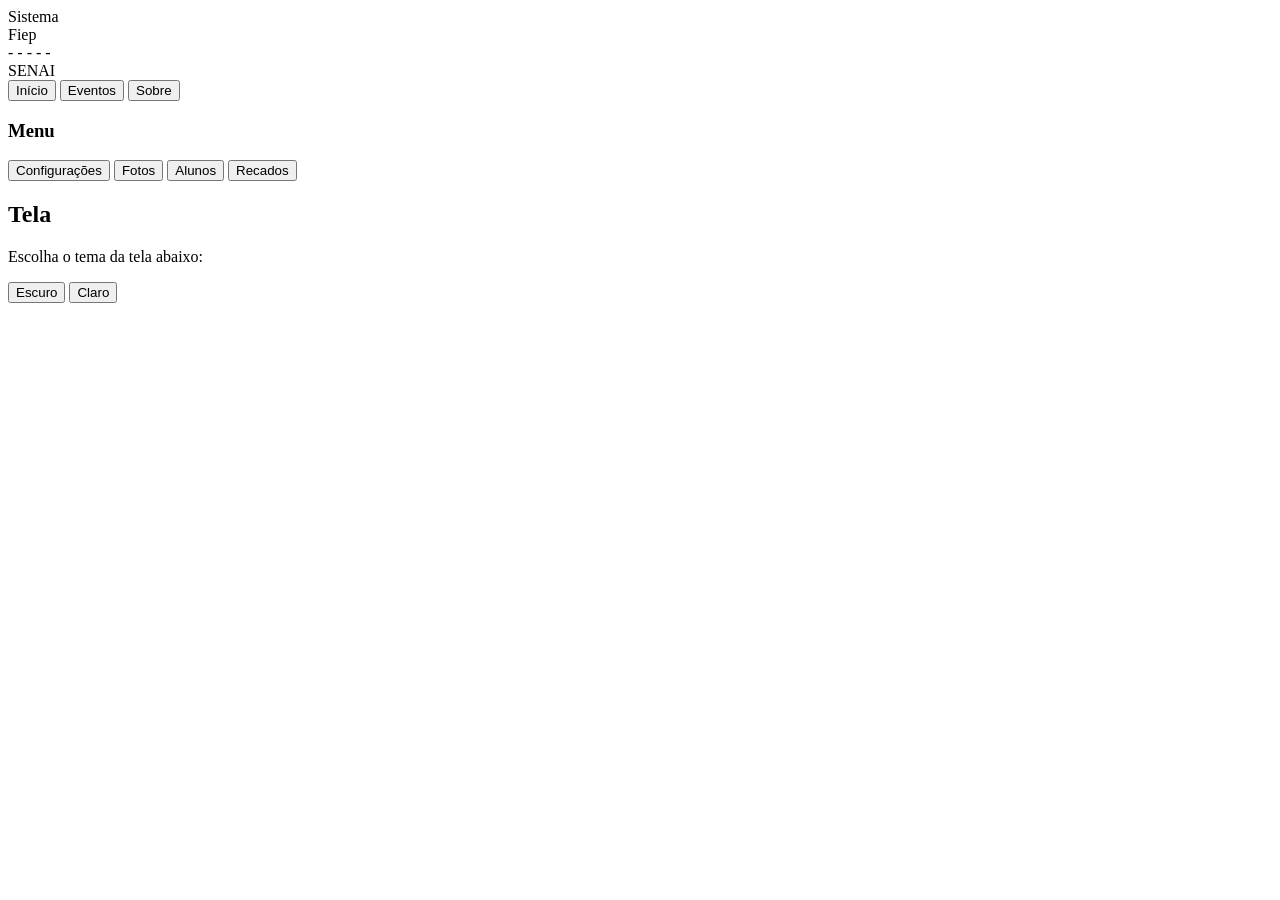
==== configuracoes.html @ a62181f9 "1" ====
<!DOCTYPE html>
<html lang="pt-br">
<head>
    <meta charset="UTF-8">
    <meta name="viewport" content="width=device-width, initial-scale=1.0">
    <title>Configurações - SENAI</title>
    <link rel="stylesheet" href="style.css">
    <script src="script.js" defer></script>
</head>
<body>
    <header class="page-header">
        <div class="header-brand">
            <span class="header-title">Sistema<br><span class="header-subtitle">Fiep</span></span>
            <div class="header-lines">
                <span>-</span>
                <span>-</span>
                <span>-</span>
                <span>-</span>
                <span>-</span>
            </div>
            <span class="header-senai">SENAI</span>
        </div>
        <nav class="top-nav">
            <button type="button" onclick="window.location.href='inicio.html'">Início</button>
            <button type="button" onclick="window.location.href='eventos.html'">Eventos</button>
            <button type="button" onclick="window.location.href='sobre.html'">Sobre</button>
        </nav>
    </header>
    <main class="content">
        <aside class="side-menu">
            <div class="menu-card">
                <h3>Menu</h3>
                <button type="button" onclick="window.location.href='configuracoes.html'">Configurações</button>
                <button type="button">Fotos</button>
                <button type="button">Alunos</button>
                <button type="button">Recados</button>
            </div>
        </aside>
        <section class="main-content">
            <h2>Tela</h2>
            <p>Escolha o tema da tela abaixo:</p>
            <div class="theme-buttons">
                <button id="theme-dark" type="button">Escuro</button>
                <button id="theme-light" type="button">Claro</button>
            </div>
        </section>
    </main>
</body>
</html>
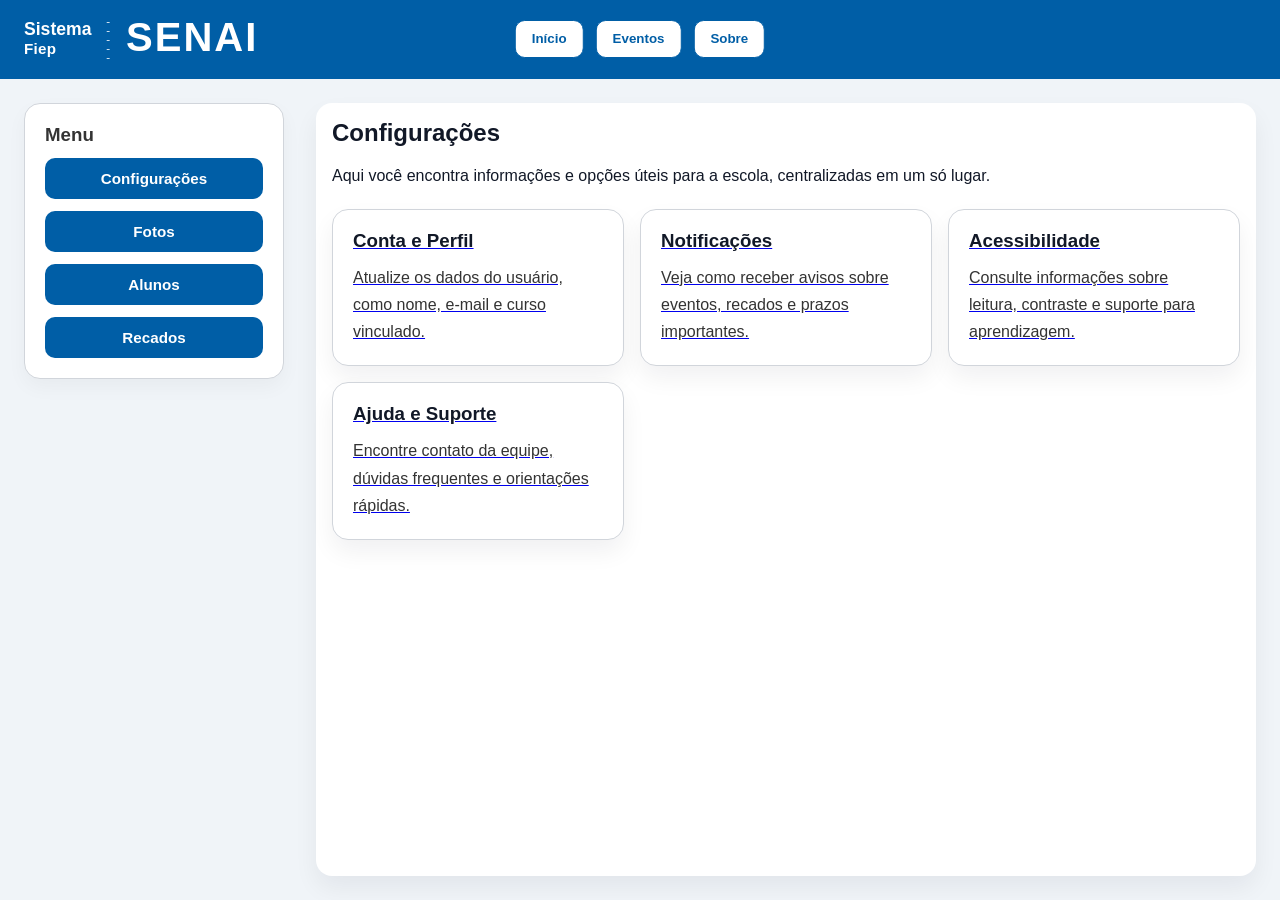
==== commit 720fb57c: "Add files via upload" ====
--- a/configuracoes.html
+++ b/configuracoes.html
@@ -5,7 +5,6 @@
     <meta name="viewport" content="width=device-width, initial-scale=1.0">
     <title>Configurações - SENAI</title>
     <link rel="stylesheet" href="style.css">
-    <script src="script.js" defer></script>
 </head>
 <body>
     <header class="page-header">
@@ -21,27 +20,41 @@
             <span class="header-senai">SENAI</span>
         </div>
         <nav class="top-nav">
-            <button type="button" onclick="window.location.href='inicio.html'">Início</button>
-            <button type="button" onclick="window.location.href='eventos.html'">Eventos</button>
-            <button type="button" onclick="window.location.href='sobre.html'">Sobre</button>
+            <a href="inicio.html"><button type="button">Início</button></a>
+            <a href="eventos.html"><button type="button">Eventos</button></a>
+            <a href="sobre.html"><button type="button">Sobre</button></a>
         </nav>
     </header>
     <main class="content">
         <aside class="side-menu">
             <div class="menu-card">
                 <h3>Menu</h3>
-                <button type="button" onclick="window.location.href='configuracoes.html'">Configurações</button>
-                <button type="button">Fotos</button>
-                <button type="button">Alunos</button>
-                <button type="button">Recados</button>
+                <a href="configuracoes.html"><button type="button">Configurações</button></a>
+                <a href="fotos.html"><button type="button">Fotos</button></a>
+                <a href="alunos.html"><button type="button">Alunos</button></a>
+                <a href="recados.html"><button type="button">Recados</button></a>
             </div>
         </aside>
         <section class="main-content">
-            <h2>Tela</h2>
-            <p>Escolha o tema da tela abaixo:</p>
-            <div class="theme-buttons">
-                <button id="theme-dark" type="button">Escuro</button>
-                <button id="theme-light" type="button">Claro</button>
+            <h2>Configurações</h2>
+            <p>Aqui você encontra informações e opções úteis para a escola, centralizadas em um só lugar.</p>
+            <div class="settings-grid">
+                <a class="settings-card" href="conta.html">
+                    <h3>Conta e Perfil</h3>
+                    <p>Atualize os dados do usuário, como nome, e-mail e curso vinculado.</p>
+                </a>
+                <a class="settings-card" href="notificacoes.html">
+                    <h3>Notificações</h3>
+                    <p>Veja como receber avisos sobre eventos, recados e prazos importantes.</p>
+                </a>
+                <a class="settings-card" href="acessibilidade.html">
+                    <h3>Acessibilidade</h3>
+                    <p>Consulte informações sobre leitura, contraste e suporte para aprendizagem.</p>
+                </a>
+                <a class="settings-card" href="ajuda.html">
+                    <h3>Ajuda e Suporte</h3>
+                    <p>Encontre contato da equipe, dúvidas frequentes e orientações rápidas.</p>
+                </a>
             </div>
         </section>
     </main>
--- a/style.css
+++ b/style.css
@@ -0,0 +1,448 @@
+:root {
+    --bg: #f0f4f8;
+    --page-bg: #ffffff;
+    --card-bg: #ffffff;
+    --text: #111827;
+    --secondary-text: #333333;
+    --border: #d1d5db;
+    --button-bg: #005ea6;
+    --button-hover: #00457d;
+    --footer-bg: #333333;
+    --footer-text: #ffffff;
+    --shadow: 0 12px 24px rgba(15, 23, 42, 0.06);
+}
+
+body {
+    font-family: Arial, sans-serif;
+    margin: 0;
+    padding: 0;
+    display: flex;
+    flex-direction: column;
+    min-height: 100vh;
+    background-color: var(--bg);
+    color: var(--text);
+}
+
+main.content {
+    display: flex;
+    gap: 2rem;
+    flex: 1;
+    padding: 1.5rem;
+}
+
+.page-header {
+    background-color: var(--button-bg);
+    border-bottom: 1px solid var(--button-bg);
+    padding: 1rem 1.5rem;
+    position: relative;
+    display: flex;
+    align-items: center;
+}
+
+.header-title {
+    color: white;
+    font-size: 1.1rem;
+    font-weight: 700;
+    line-height: 1.1;
+    z-index: 1;
+}
+
+.header-subtitle {
+    display: block;
+    color: white;
+    font-size: 0.95rem;
+    font-weight: 700;
+    margin-top: 0.15rem;
+    letter-spacing: 0.02em;
+}
+
+.header-brand {
+    display: flex;
+    align-items: center;
+    gap: 1rem;
+}
+
+.header-lines {
+    display: flex;
+    flex-direction: column;
+    gap: 0.08rem;
+    color: rgba(255, 255, 255, 0.9);
+    font-size: 0.48rem;
+    font-weight: 700;
+    line-height: 1;
+    padding-top: 0.15rem;
+}
+
+.header-lines span {
+    display: block;
+    transform-origin: center;
+    transform: scaleX(1.5);
+}
+
+.header-senai {
+    color: white;
+    font-size: 2.5rem;
+    font-weight: 900;
+    letter-spacing: 0.05em;
+    line-height: 1;
+    margin-top: -0.2rem;
+}
+
+.top-nav {
+    position: absolute;
+    left: 50%;
+    transform: translateX(-50%);
+    display: flex;
+    gap: 0.75rem;
+}
+
+.top-nav button {
+    background-color: #ffffff;
+    border: 1px solid var(--button-bg);
+    border-radius: 10px;
+    color: var(--button-bg);
+    padding: 0.65rem 1rem;
+    font-weight: 700;
+    cursor: pointer;
+    transition: all 0.2s ease;
+}
+
+.top-nav button:hover {
+    background-color: var(--button-bg);
+    color: white;
+}
+
+.main-content {
+    flex: 1;
+    padding: 1rem;
+    background-color: var(--page-bg);
+    border-radius: 16px;
+    box-shadow: var(--shadow);
+}
+
+.hero-section {
+    display: flex;
+    flex-wrap: wrap;
+    align-items: center;
+    gap: 1.5rem;
+}
+
+.hero-text {
+    max-width: 540px;
+}
+
+.hero-eyebrow {
+    display: inline-block;
+    color: var(--button-bg);
+    font-weight: 800;
+    letter-spacing: 0.2em;
+    text-transform: uppercase;
+    margin-bottom: 0.8rem;
+}
+
+.hero-text h2 {
+    margin-top: 0;
+    font-size: 2rem;
+    line-height: 1.1;
+    color: var(--text);
+}
+
+.hero-description {
+    color: var(--secondary-text);
+    font-size: 1rem;
+    line-height: 1.8;
+    margin: 1rem 0;
+}
+
+.hero-highlight {
+    color: var(--text);
+    font-weight: 700;
+    font-size: 1.05rem;
+    margin-bottom: 1rem;
+}
+
+.hero-button {
+    background-color: var(--button-bg);
+    border: none;
+    color: white;
+    padding: 0.9rem 1.4rem;
+    border-radius: 12px;
+    font-size: 0.95rem;
+    font-weight: 700;
+    cursor: pointer;
+}
+
+.hero-button:hover {
+    background-color: var(--button-hover);
+}
+
+.hero-image {
+    flex: 1;
+    min-width: 260px;
+    max-width: 420px;
+}
+
+.hero-image img {
+    width: 100%;
+    display: block;
+    border-radius: 20px;
+    object-fit: cover;
+    height: 100%;
+    box-shadow: var(--shadow);
+}
+
+.events-page-header h2 {
+    margin-top: 0;
+    font-size: 2rem;
+}
+
+.events-page-header p {
+    color: var(--secondary-text);
+    margin: 0.5rem 0 1.5rem;
+    max-width: 720px;
+}
+
+.events-grid {
+    display: grid;
+    grid-template-columns: repeat(auto-fit, minmax(240px, 1fr));
+    gap: 1.25rem;
+}
+
+.event-card {
+    background-color: var(--card-bg);
+    border: 1px solid var(--border);
+    border-radius: 18px;
+    padding: 1.25rem;
+    box-shadow: 0 14px 30px rgba(15, 23, 42, 0.05);
+}
+
+.event-card:hover {
+    transform: translateY(-4px);
+    transition: transform 0.2s ease;
+}
+
+.event-date {
+    display: inline-block;
+    background-color: rgba(37, 99, 235, 0.12);
+    color: var(--button-bg);
+    font-weight: 700;
+    padding: 0.35rem 0.8rem;
+    border-radius: 999px;
+    margin-bottom: 1rem;
+}
+
+.event-card h3 {
+    margin: 0 0 0.85rem;
+}
+
+.event-card p {
+    margin: 0;
+    color: var(--secondary-text);
+    line-height: 1.75;
+}
+
+.main-content h2 {
+    margin-top: 0;
+}
+
+.side-menu {
+    width: 260px;
+}
+
+.menu-card {
+    display: flex;
+    flex-direction: column;
+    gap: 0.75rem;
+    background-color: var(--card-bg);
+    border-radius: 16px;
+    padding: 1.25rem;
+    border: 1px solid var(--border);
+    box-shadow: 0 8px 20px rgba(0, 0, 0, 0.04);
+}
+
+.menu-card h3 {
+    margin-top: 0;
+    margin-bottom: 0;
+    color: var(--secondary-text);
+}
+
+.menu-card a {
+    display: block;
+    width: 100%;
+}
+
+.menu-card button {
+    width: 100%;
+    background-color: var(--button-bg);
+    border: none;
+    border-radius: 10px;
+    color: white;
+    font-size: 0.95rem;
+    font-weight: 700;
+    padding: 0.75rem 0.85rem;
+    cursor: pointer;
+    transition: background-color 0.2s ease;
+}
+
+.menu-card button:hover {
+    background-color: var(--button-hover);
+}
+
+.notification-toggle {
+    margin: 1.25rem 0;
+}
+
+.notification-label {
+    margin: 0 0 0.5rem;
+    font-weight: 700;
+    color: var(--text);
+}
+
+.notification-toggle input {
+    position: absolute;
+    opacity: 0;
+    pointer-events: none;
+}
+
+.toggle-button {
+    display: inline-flex;
+    align-items: center;
+    justify-content: center;
+    min-width: 140px;
+    padding: 0.75rem 1rem;
+    border-radius: 999px;
+    background-color: #9ca3af;
+    color: white;
+    font-weight: 700;
+    border: none;
+    cursor: pointer;
+    transition: background-color 0.2s ease, transform 0.2s ease;
+}
+
+.toggle-button:hover {
+    transform: translateY(-1px);
+}
+
+#notify-toggle:checked + .toggle-button {
+    background-color: var(--button-bg);
+}
+
+.toggle-status::before {
+    content: "Desativado";
+}
+
+#notify-toggle:checked + .toggle-button .toggle-status::before {
+    content: "Ativado";
+}
+
+.settings-grid {
+    display: grid;
+    gap: 1rem;
+    margin-top: 1.5rem;
+    grid-template-columns: repeat(auto-fit, minmax(220px, 1fr));
+}
+
+.settings-card {
+    background-color: var(--card-bg);
+    border: 1px solid var(--border);
+    border-radius: 16px;
+    padding: 1.25rem;
+    box-shadow: var(--shadow);
+}
+
+.settings-card h3 {
+    margin-top: 0;
+    margin-bottom: 0.75rem;
+    color: var(--text);
+}
+
+.settings-card p {
+    margin: 0;
+    color: var(--secondary-text);
+    line-height: 1.7;
+}
+
+footer {
+    background-color: var(--footer-bg);
+    color: var(--footer-text);
+    text-align: center;
+    padding: 1rem;
+}
+
+footer p {
+    display: inline-flex;
+    align-items: center;
+    gap: 0.75rem;
+    margin: 0;
+}
+
+.social-links {
+    display: inline-flex;
+    gap: 0.75rem;
+}
+
+/* Styles for alunos page */
+.alunos-list {
+    display: flex;
+    flex-wrap: wrap;
+    gap: 1rem;
+    list-style: none;
+    padding: 0;
+    justify-content: space-around;
+}
+
+.alunos-list li {
+    background-color: var(--card-bg);
+    border: 1px solid var(--border);
+    border-radius: 8px;
+    padding: 1rem;
+    box-shadow: var(--shadow);
+    flex: 1 1 calc(45% - 1rem);
+    min-width: 250px;
+}
+
+/* Styles for recados page */
+.recados-list {
+    display: flex;
+    flex-direction: column;
+    gap: 1rem;
+}
+
+.recado {
+    background-color: var(--card-bg);
+    border: 1px solid var(--border);
+    border-radius: 8px;
+    padding: 1rem;
+    box-shadow: var(--shadow);
+}
+
+.recado h3 {
+    margin-top: 0;
+    color: var(--primary);
+}
+
+.recado small {
+    color: var(--text-secondary);
+}
+
+.fotos-grid figure {
+    background-color: var(--card-bg);
+    border: 1px solid var(--border);
+    border-radius: 8px;
+    padding: 1rem;
+    box-shadow: var(--shadow);
+    text-align: center;
+}
+
+.fotos-grid img {
+    width: 100%;
+    height: 200px;
+    object-fit: cover;
+    border-radius: 4px;
+    margin-bottom: 0.5rem;
+}
+
+.fotos-grid figcaption {
+    font-weight: bold;
+    color: var(--text);
+}
